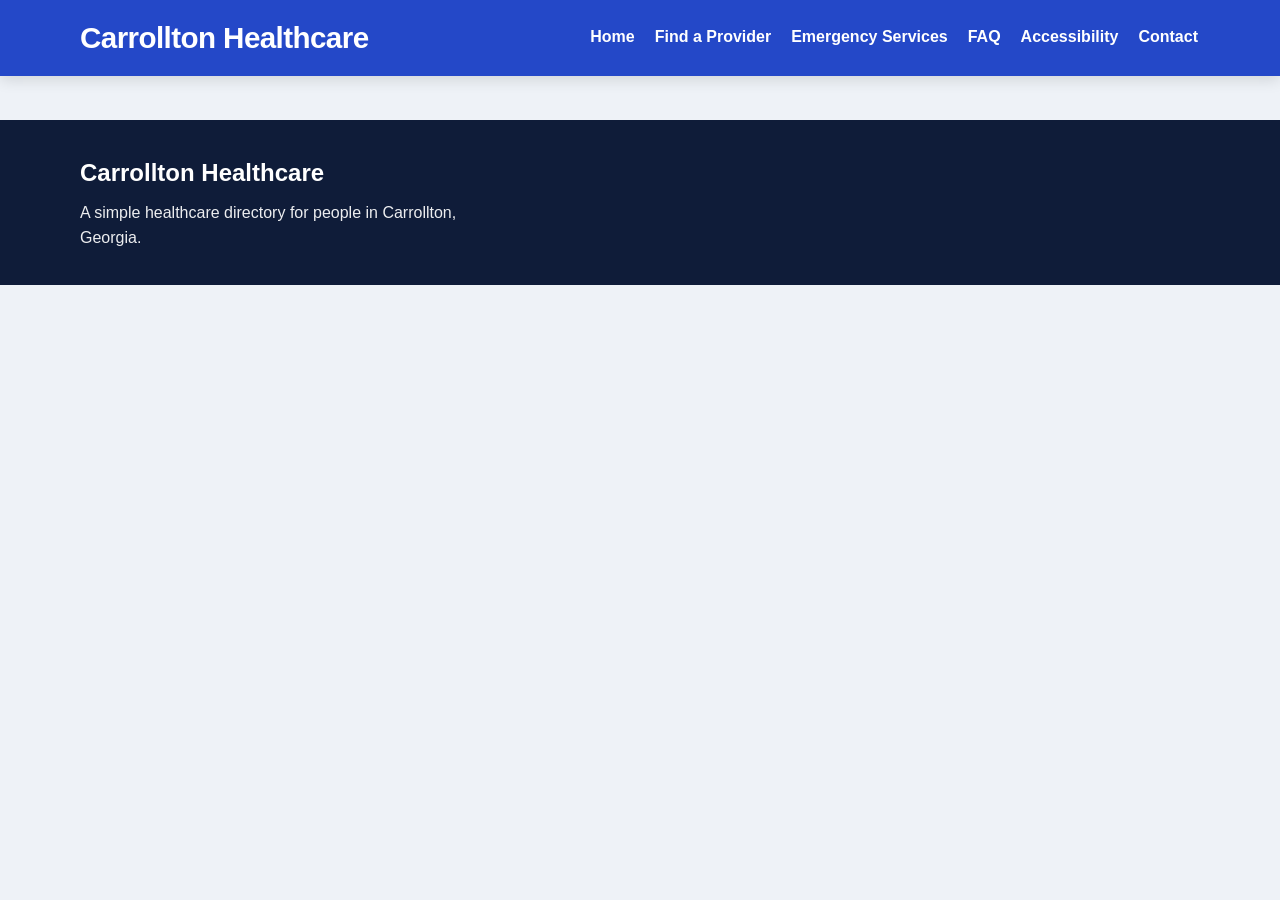
==== healthcare-site/pages/emergency.html @ b3c3ab82 "Contributions and Structure for P2A1 The initial project structure with navigation, homepage, contac" ====
<!DOCTYPE html>
<html lang="en">
<head>
  <meta charset="UTF-8">
  <meta name="viewport" content="width=device-width, initial-scale=1.0">
  <title>Emergency</title>
  <link rel="stylesheet" href="../css/style.css">
</head>
<body>

<header class="navbar">
  <div class="container">
    <a href="../index.html" class="logo">Carrollton Healthcare</a>
    <nav class="nav-links">
      <a href="../index.html">Home</a>
      <a href="providers.html">Find a Provider</a>
      <a href="emergency.html">Emergency Services</a>
      <a href="faq.html">FAQ</a>
      <a href="accessibility.html">Accessibility</a>
      <a href="contact.html">Contact</a>
    </nav>
  </div>
</header>

<main></main>

<footer class="footer">
  <div class="container footer-columns">
    <div>
      <h3>Carrollton Healthcare</h3>
      <p>A simple healthcare directory for people in Carrollton, Georgia.</p>
    </div>
  </div>
</footer>

</body>
</html>
---- healthcare-site/css/style.css ----
* {
  margin: 0;
  padding: 0;
  box-sizing: border-box;
}

:root {
  --bg: #eef2f7;
  --surface: #ffffff;
  --surface-soft: #f8fafc;
  --text: #142133;
  --muted: #4b5b70;
  --primary: #2448c8;
  --primary-dark: #1b379a;
  --accent: #e3342f;
  --accent-dark: #bf2622;
  --border: #d9e1ec;
  --shadow: 0 10px 28px rgba(17, 24, 39, 0.08);
  --footer: #0f1c39;
  --link: #153eaf;
  --link-hover: #0d2f86;
  --warning: #fff2c7;
}

body.dark-mode {
  --bg: #151a23;
  --surface: #1f2733;
  --surface-soft: #263141;
  --text: #f2f6fb;
  --muted: #cfdae7;
  --primary: #3d68ff;
  --primary-dark: #2d53d5;
  --accent: #ff5c57;
  --accent-dark: #e24843;
  --border: #384558;
  --shadow: 0 10px 28px rgba(0, 0, 0, 0.35);
  --footer: #0b111b;
  --link: #9bb7ff;
  --link-hover: #c8d7ff;
  --warning: #4a3e18;
}

body.warm-mode {
  --bg: #f8f3ea;
  --surface: #fffaf2;
  --surface-soft: #fff4e5;
  --text: #352519;
  --muted: #6b4d35;
  --primary: #b46a20;
  --primary-dark: #945618;
  --accent: #cc4b2c;
  --accent-dark: #a93d24;
  --border: #e7d2b8;
  --shadow: 0 10px 28px rgba(90, 58, 25, 0.12);
  --footer: #4a2f1b;
  --link: #8c3c0f;
  --link-hover: #6c2d09;
  --warning: #fff1cc;
}

body.high-contrast {
  --bg: #ffffff;
  --surface: #ffffff;
  --surface-soft: #ffffff;
  --text: #000000;
  --muted: #111111;
  --primary: #000000;
  --primary-dark: #000000;
  --accent: #000000;
  --accent-dark: #000000;
  --border: #000000;
  --shadow: none;
  --footer: #000000;
  --link: #0000ee;
  --link-hover: #551a8b;
  --warning: #ffffff;
}

html {
  scroll-behavior: smooth;
}

body {
  font-family: Arial, Helvetica, sans-serif;
  background: var(--bg);
  color: var(--text);
  line-height: 1.55;
  font-size: 16px;
  transition: background 0.25s ease, color 0.25s ease;
}

body.font-large {
  font-size: 18px;
}

body.font-xl {
  font-size: 20px;
}

img {
  max-width: 100%;
  display: block;
}

a {
  color: var(--link);
  text-decoration-thickness: 2px;
  text-underline-offset: 2px;
}

a:hover {
  color: var(--link-hover);
}

.container {
  width: min(1120px, 92%);
  margin: 0 auto;
}

.skip-link {
  position: absolute;
  left: -9999px;
  top: 10px;
  z-index: 9999;
  background: #ffffff;
  color: #000000;
  padding: 12px 16px;
  border-radius: 8px;
  border: 2px solid #000000;
}

.skip-link:focus {
  left: 12px;
}

.navbar {
  background: var(--primary);
  position: sticky;
  top: 0;
  z-index: 1000;
  box-shadow: 0 4px 14px rgba(0, 0, 0, 0.12);
}

.navbar .container {
  display: flex;
  justify-content: space-between;
  align-items: center;
  gap: 24px;
  min-height: 76px;
}

.logo {
  color: #ffffff;
  font-weight: 700;
  font-size: 1.85rem;
  text-decoration: none;
  letter-spacing: -0.02em;
}

.nav-links {
  display: flex;
  flex-wrap: wrap;
  gap: 16px;
}

.nav-links a {
  color: #ffffff;
  text-decoration: none;
  font-weight: 600;
  padding: 8px 2px;
  border-bottom: 2px solid transparent;
  transition: border-color 0.2s ease, opacity 0.2s ease;
}

.nav-links a:hover,
.nav-links a.active {
  border-bottom-color: #ffffff;
  opacity: 1;
}

.hero,
.page-hero {
  background: linear-gradient(135deg, var(--primary), var(--primary-dark));
  color: #ffffff;
}

.hero {
  padding: 72px 0;
}

.page-hero {
  padding: 58px 0;
}

.hero-content {
  display: grid;
  grid-template-columns: 1.35fr 0.9fr;
  gap: 44px;
  align-items: center;
}

.eyebrow {
  text-transform: uppercase;
  letter-spacing: 0.05em;
  font-size: 1rem;
  margin-bottom: 12px;
  opacity: 0.95;
}

.local-eyebrow {
  color: var(--primary);
  opacity: 1;
}

.hero-text h1,
.page-hero h1 {
  font-size: 3.3rem;
  line-height: 1.08;
  margin-bottom: 16px;
  letter-spacing: -0.03em;
}

.hero-text p,
.page-hero p {
  max-width: 700px;
  font-size: 1.2rem;
}

.hero-buttons,
.provider-buttons,
.action-row,
.callout-links {
  display: flex;
  flex-wrap: wrap;
  gap: 14px;
}

.hero-buttons {
  margin-top: 24px;
}

.btn,
.btn-primary,
.btn-secondary,
.submit-btn,
.simple-btn {
  display: inline-block;
  padding: 13px 20px;
  border-radius: 10px;
  font-weight: 700;
  text-decoration: none;
  border: 2px solid transparent;
  cursor: pointer;
  transition: transform 0.15s ease, background 0.2s ease, color 0.2s ease, border-color 0.2s ease;
}

.btn:hover,
.btn-primary:hover,
.btn-secondary:hover,
.submit-btn:hover,
.simple-btn:hover {
  transform: translateY(-1px);
}

.btn-primary,
.submit-btn,
.simple-btn.fill {
  background: var(--accent);
  color: #ffffff;
  border-color: var(--accent);
}

.btn-primary:hover,
.submit-btn:hover,
.simple-btn.fill:hover {
  background: var(--accent-dark);
  border-color: var(--accent-dark);
  color: #ffffff;
}

.btn-secondary,
.simple-btn {
  background: #ffffff;
  color: var(--primary);
  border-color: #ffffff;
}

.btn-secondary:hover,
.simple-btn:hover {
  color: var(--primary-dark);
}

.hero-card,
.card,
.provider-card,
.info-panel,
.contact-card,
.faq-item,
.feature-card,
.notice-box,
.success-box,
.commitment-box,
.room-card,
.home-image-card,
.callout-box {
  background: var(--surface);
  border: 1px solid var(--border);
  border-radius: 18px;
  box-shadow: var(--shadow);
}

.hero-card {
  padding: 24px;
}

.hero-card h2 {
  color: var(--text);
  margin-bottom: 14px;
  font-size: 1.8rem;
}

.hero-card label,
.contact-form label,
.search-form label {
  display: block;
  font-weight: 700;
  margin-bottom: 6px;
  color: var(--text);
}

.hero-card input,
.hero-card select,
.search-form input,
.search-form select,
.contact-form input,
.contact-form textarea {
  width: 100%;
  padding: 14px 14px;
  border: 1px solid var(--border);
  border-radius: 10px;
  margin-bottom: 14px;
  background: var(--surface-soft);
  color: var(--text);
  font: inherit;
}

.contact-form textarea {
  min-height: 140px;
  resize: vertical;
}

.features,
.section {
  padding: 54px 0;
}

.section-title {
  font-size: 2.3rem;
  margin-bottom: 22px;
  letter-spacing: -0.02em;
}

.cards-3,
.cards-4,
.feature-grid,
.info-grid,
.rooms-grid,
.provider-list {
  display: grid;
  gap: 20px;
}

.cards-3 {
  grid-template-columns: repeat(3, 1fr);
}

.cards-4,
.feature-grid {
  grid-template-columns: repeat(4, 1fr);
}

.provider-list {
  grid-template-columns: 1fr;
}

.feature-card,
.info-panel,
.notice-box,
.commitment-box {
  padding: 22px;
}

.feature-card h3,
.info-panel h3,
.notice-box h2,
.commitment-box h2 {
  margin-bottom: 10px;
  font-size: 1.6rem;
  line-height: 1.15;
}

.feature-card p,
.info-panel p,
.commitment-box p,
.notice-box p,
.provider-details p,
.contact-card p {
  color: var(--muted);
}

.section-links a,
.footer a,
.feature-card a,
.inline-link {
  color: var(--link);
  font-weight: 700;
  text-decoration: underline;
}

.section-links a:hover,
.footer a:hover,
.feature-card a:hover,
.inline-link:hover {
  color: var(--link-hover);
}

.callout-wrap {
  margin-top: 30px;
  display: grid;
  gap: 20px;
}

.callout-box {
  padding: 22px;
}

.callout-box h3 {
  font-size: 1.7rem;
  margin-bottom: 8px;
}

.image-section {
  display: grid;
  grid-template-columns: 0.95fr 1.05fr;
  gap: 28px;
  align-items: center;
}

.image-text p {
  color: var(--muted);
  font-size: 1.08rem;
}

.home-image-card {
  overflow: hidden;
}

.home-image-card img {
  width: 100%;
  height: 100%;
  min-height: 360px;
  object-fit: cover;
}

.search-form {
  display: grid;
  grid-template-columns: 2fr 1fr 1fr auto;
  gap: 14px;
  margin: 28px 0 22px;
}

.search-form button {
  white-space: nowrap;
}

.provider-card,
.room-card {
  display: grid;
  grid-template-columns: 90px 1fr auto;
  gap: 18px;
  padding: 18px;
  align-items: center;
}

.provider-photo,
.room-icon {
  width: 64px;
  height: 64px;
  border-radius: 16px;
  background: linear-gradient(135deg, #dce7ff, #bfd2ff);
  color: var(--primary);
  display: flex;
  align-items: center;
  justify-content: center;
  font-weight: 800;
  font-size: 1.4rem;
  border: 1px solid #c8d6f2;
}

.provider-details h2,
.room-card h3 {
  font-size: 2rem;
  line-height: 1.08;
  margin-bottom: 6px;
}

.provider-details .meta,
.room-card .meta {
  color: var(--muted);
  margin-bottom: 4px;
}

.badge {
  display: inline-block;
  padding: 8px 12px;
  border-radius: 999px;
  font-weight: 700;
  font-size: 0.96rem;
}

.badge.accepting {
  background: #dff5e5;
  color: #16643d;
}

.badge.limited {
  background: #fff0c8;
  color: #8c6310;
}

.badge.closed {
  background: #ffdcdc;
  color: #992929;
}

.notice-box {
  background: var(--warning);
}

.info-grid {
  grid-template-columns: repeat(3, 1fr);
  margin-top: 18px;
}

.rooms-grid {
  grid-template-columns: 1fr;
  margin-top: 20px;
}

.faq-list {
  display: grid;
  gap: 14px;
  margin-top: 24px;
}

.faq-item {
  overflow: hidden;
}

.faq-item summary {
  list-style: none;
  cursor: pointer;
  padding: 18px 20px;
  font-weight: 700;
  font-size: 1.15rem;
  color: var(--text);
}

.faq-item summary::-webkit-details-marker {
  display: none;
}

.faq-item summary::before {
  content: "+";
  display: inline-block;
  margin-right: 12px;
  font-size: 1.2rem;
  font-weight: 700;
}

.faq-item[open] summary::before {
  content: "–";
}

.faq-answer {
  padding: 0 20px 18px;
  color: var(--muted);
}

.commitment-box {
  margin-top: 22px;
}

.contact-grid {
  display: grid;
  grid-template-columns: 0.9fr 1.1fr;
  gap: 20px;
  align-items: start;
  margin-top: 28px;
}

.contact-card {
  padding: 20px;
}

.contact-card h2 {
  font-size: 2rem;
  margin-bottom: 10px;
}

.contact-card strong {
  color: var(--text);
}

.success-box {
  padding: 42px;
  text-align: center;
  margin: 50px auto;
  max-width: 760px;
}

.success-box h1 {
  font-size: 2.8rem;
  margin-bottom: 14px;
}

.footer {
  background: var(--footer);
  color: #ffffff;
  padding: 34px 0;
  margin-top: 44px;
}

.footer-columns {
  display: grid;
  grid-template-columns: 1.2fr 0.8fr 0.9fr;
  gap: 26px;
}

.footer h3 {
  font-size: 1.5rem;
  margin-bottom: 10px;
}

.footer p,
.footer li {
  color: rgba(255, 255, 255, 0.92);
}

.footer ul {
  list-style: none;
}

.footer li + li,
.footer p + p {
  margin-top: 8px;
}

.footer a {
  color: #ffffff;
}

.footer a:hover {
  color: #d9e5ff;
}

.accessibility-toggle {
  position: fixed;
  right: 18px;
  bottom: 18px;
  z-index: 1100;
  width: 58px;
  height: 58px;
  border-radius: 50%;
  border: none;
  background: var(--primary);
  color: #ffffff;
  font-size: 1.5rem;
  cursor: pointer;
  box-shadow: 0 12px 24px rgba(0, 0, 0, 0.22);
}

.accessibility-panel {
  position: fixed;
  right: 18px;
  bottom: 86px;
  width: min(340px, calc(100vw - 36px));
  background: var(--surface);
  color: var(--text);
  border: 1px solid var(--border);
  border-radius: 18px;
  box-shadow: var(--shadow);
  padding: 18px;
  z-index: 1100;
  display: none;
}

.accessibility-panel.open {
  display: block;
}

.accessibility-panel h2 {
  font-size: 1.4rem;
  margin-bottom: 14px;
}

.accessibility-section + .accessibility-section {
  margin-top: 16px;
}

.accessibility-section h3 {
  font-size: 1rem;
  margin-bottom: 10px;
}

.option-row {
  display: flex;
  flex-wrap: wrap;
  gap: 10px;
}

.option-btn {
  border: 1px solid var(--border);
  background: var(--surface-soft);
  color: var(--text);
  padding: 10px 12px;
  border-radius: 10px;
  cursor: pointer;
  font-weight: 700;
}

.option-btn.active {
  outline: 2px solid var(--primary);
}

.reset-btn {
  width: 100%;
  margin-top: 18px;
  background: var(--surface-soft);
  color: var(--text);
  border: 1px solid var(--border);
}

.visually-hidden {
  position: absolute;
  left: -9999px;
}

@media (max-width: 1000px) {
  .hero-content,
  .cards-4,
  .feature-grid,
  .footer-columns,
  .contact-grid,
  .cards-3,
  .info-grid,
  .image-section {
    grid-template-columns: 1fr;
  }

  .search-form {
    grid-template-columns: 1fr;
  }

  .provider-card,
  .room-card {
    grid-template-columns: 70px 1fr;
  }

  .provider-card .badge,
  .room-card .action-row {
    grid-column: 2;
  }

  .home-image-card img {
    min-height: 280px;
  }
}

@media (max-width: 720px) {
  .navbar .container {
    flex-direction: column;
    align-items: flex-start;
    padding: 14px 0;
  }

  .nav-links {
    gap: 10px 14px;
  }

  .hero-text h1,
  .page-hero h1 {
    font-size: 2.3rem;
  }

  .section-title {
    font-size: 2rem;
  }
}
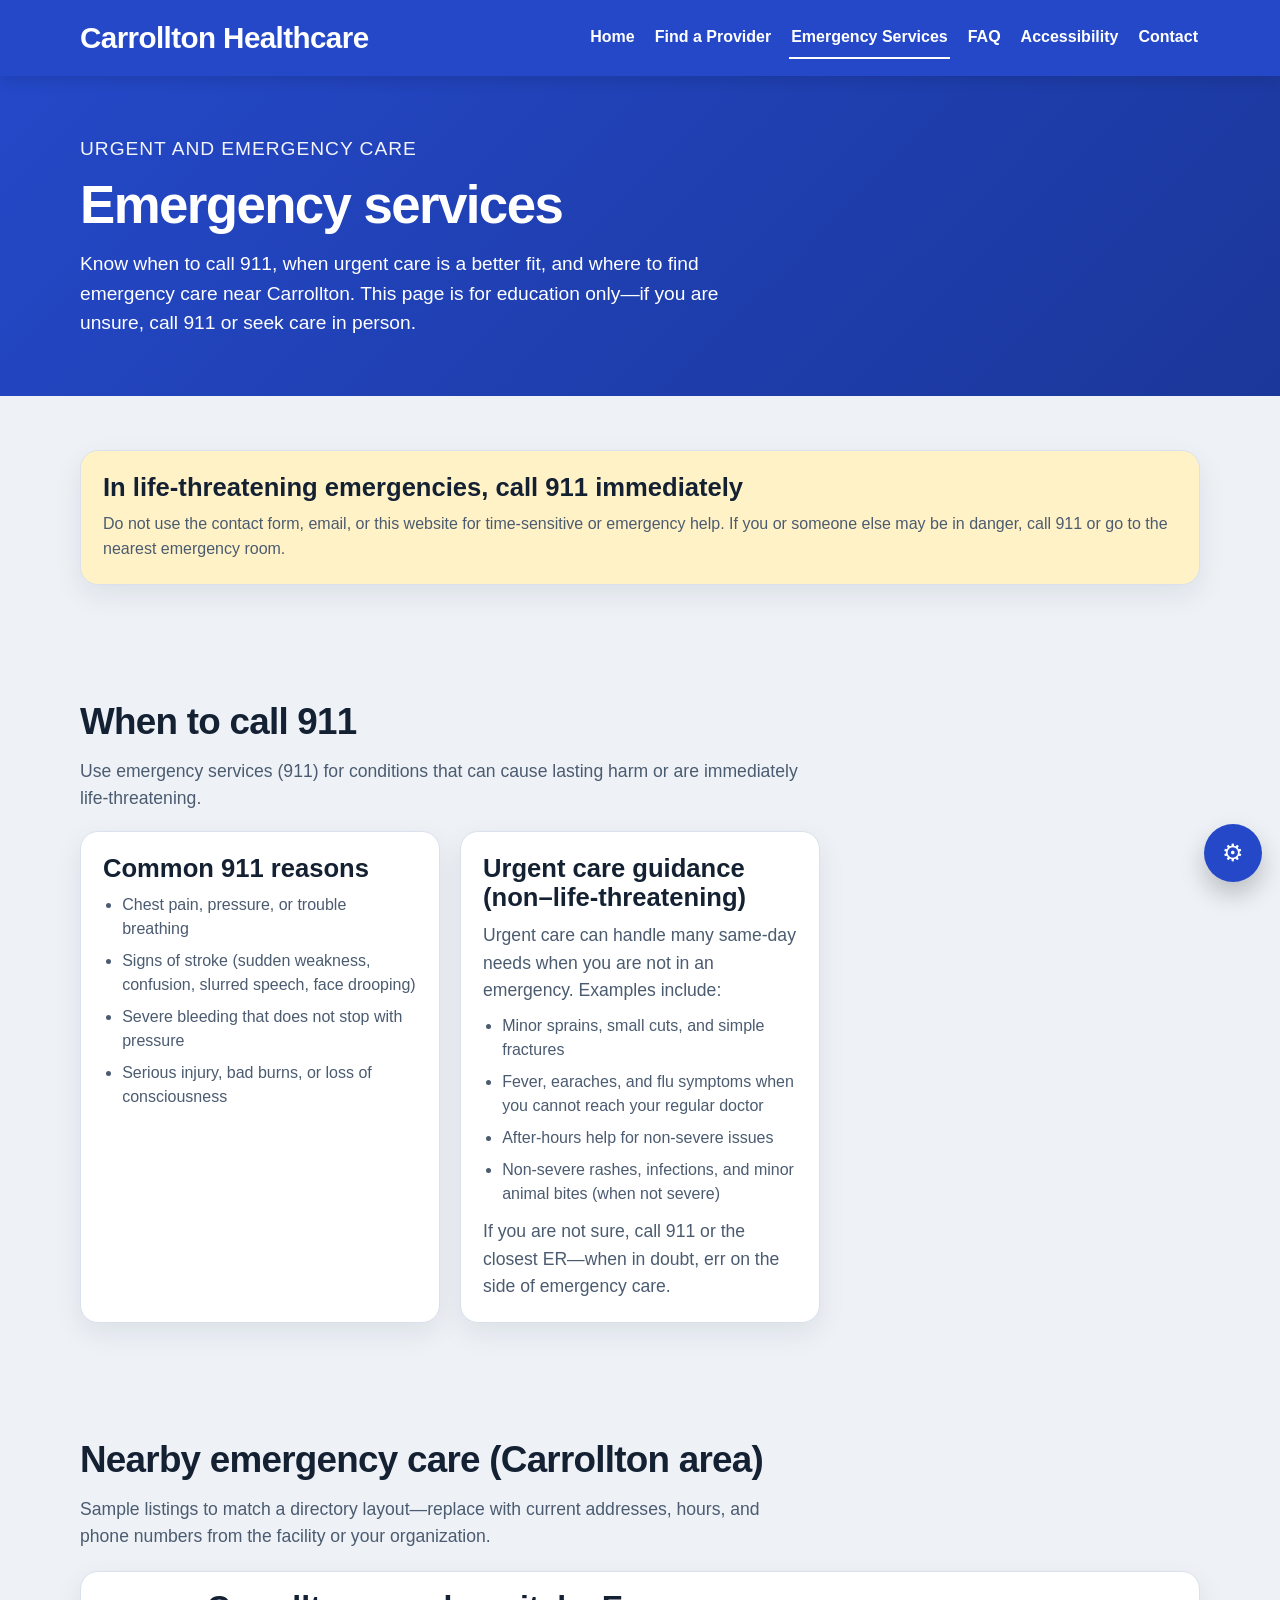
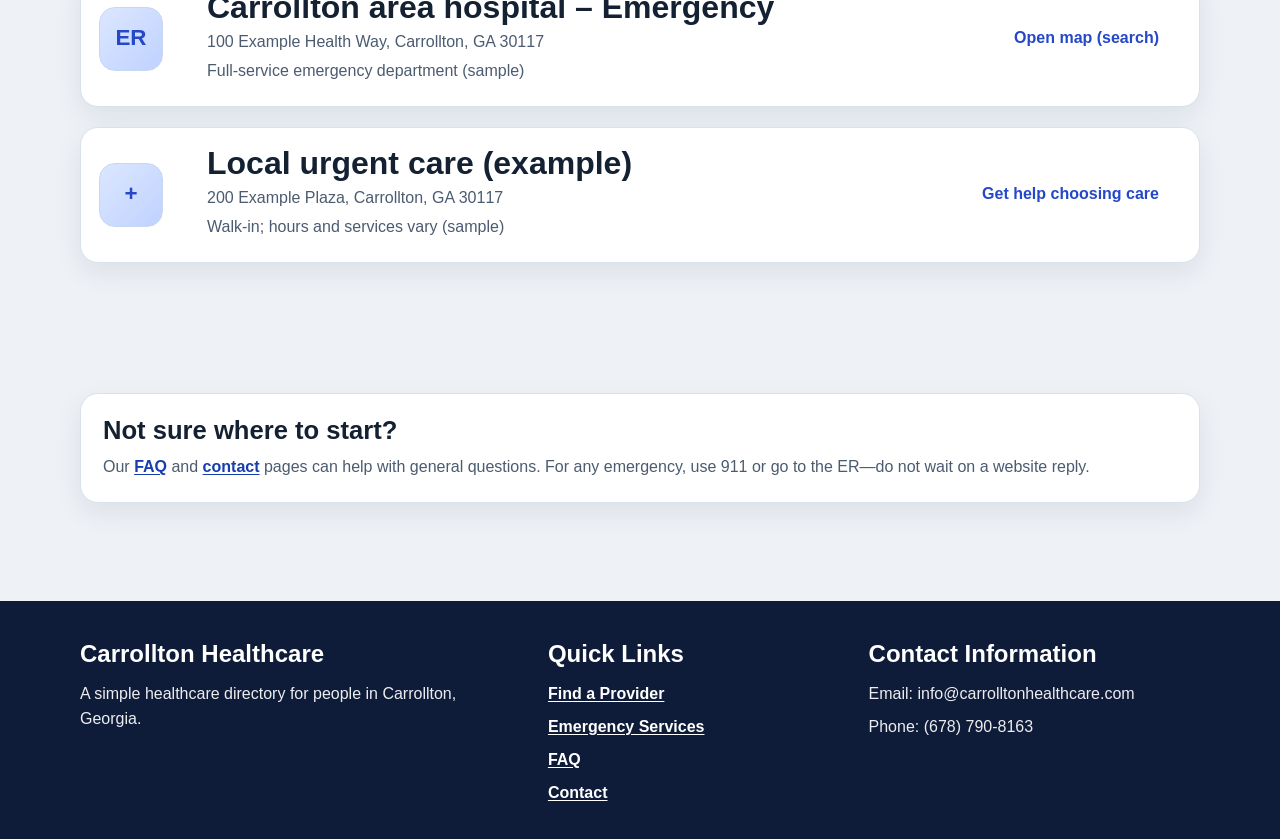
==== commit 9256acd5: "Add provider & emergency pages, search filter, styles" ====
--- a/healthcare-site/pages/emergency.html
+++ b/healthcare-site/pages/emergency.html
@@ -3,35 +3,161 @@
 <head>
   <meta charset="UTF-8">
   <meta name="viewport" content="width=device-width, initial-scale=1.0">
-  <title>Emergency</title>
+  <title>Emergency Services | Carrollton Healthcare</title>
   <link rel="stylesheet" href="../css/style.css">
 </head>
 <body>
+  <a class="skip-link" href="#main-content">Skip to main content</a>
 
-<header class="navbar">
-  <div class="container">
-    <a href="../index.html" class="logo">Carrollton Healthcare</a>
-    <nav class="nav-links">
-      <a href="../index.html">Home</a>
-      <a href="providers.html">Find a Provider</a>
-      <a href="emergency.html">Emergency Services</a>
-      <a href="faq.html">FAQ</a>
-      <a href="accessibility.html">Accessibility</a>
-      <a href="contact.html">Contact</a>
-    </nav>
+  <header class="navbar">
+    <div class="container">
+      <a href="../index.html" class="logo">Carrollton Healthcare</a>
+      <nav class="nav-links" aria-label="Main navigation">
+        <a href="../index.html">Home</a>
+        <a href="providers.html">Find a Provider</a>
+        <a href="emergency.html" class="active" aria-current="page">Emergency Services</a>
+        <a href="faq.html">FAQ</a>
+        <a href="accessibility.html">Accessibility</a>
+        <a href="contact.html">Contact</a>
+      </nav>
+    </div>
+  </header>
+
+  <main id="main-content">
+    <section class="page-hero" aria-labelledby="emergency-page-title">
+      <div class="container">
+        <p class="eyebrow">Urgent and emergency care</p>
+        <h1 id="emergency-page-title">Emergency services</h1>
+        <p>Know when to call 911, when urgent care is a better fit, and where to find emergency care near Carrollton. This page is for education only—if you are unsure, call 911 or seek care in person.</p>
+      </div>
+    </section>
+
+    <section class="section" aria-labelledby="emergency-911">
+      <div class="container">
+        <div class="notice-box" role="status">
+          <h2 class="subsection-title" id="emergency-911">In life-threatening emergencies, call 911 immediately</h2>
+          <p>Do not use the contact form, email, or this website for time-sensitive or emergency help. If you or someone else may be in danger, call 911 or go to the nearest emergency room.</p>
+        </div>
+      </div>
+    </section>
+
+    <section class="section" aria-labelledby="when-911">
+      <div class="container">
+        <h2 class="section-heading" id="when-911">When to call 911</h2>
+        <p class="page-intro">Use emergency services (911) for conditions that can cause lasting harm or are immediately life-threatening.</p>
+        <div class="info-grid">
+          <div class="info-panel">
+            <h3 class="subsection-title">Common 911 reasons</h3>
+            <ul>
+              <li>Chest pain, pressure, or trouble breathing</li>
+              <li>Signs of stroke (sudden weakness, confusion, slurred speech, face drooping)</li>
+              <li>Severe bleeding that does not stop with pressure</li>
+              <li>Serious injury, bad burns, or loss of consciousness</li>
+            </ul>
+          </div>
+          <div class="info-panel">
+            <h3 class="subsection-title">Urgent care guidance (non–life-threatening)</h3>
+            <p class="page-intro flush-top">Urgent care can handle many same-day needs when you are not in an emergency. Examples include:</p>
+            <ul>
+              <li>Minor sprains, small cuts, and simple fractures</li>
+              <li>Fever, earaches, and flu symptoms when you cannot reach your regular doctor</li>
+              <li>After-hours help for non-severe issues</li>
+              <li>Non-severe rashes, infections, and minor animal bites (when not severe)</li>
+            </ul>
+            <p class="page-intro follow-list">If you are not sure, call 911 or the closest ER—when in doubt, err on the side of emergency care.</p>
+          </div>
+        </div>
+      </div>
+    </section>
+
+    <section class="section" aria-labelledby="nearby-er">
+      <div class="container">
+        <h2 class="section-heading" id="nearby-er">Nearby emergency care (Carrollton area)</h2>
+        <p class="page-intro">Sample listings to match a directory layout—replace with current addresses, hours, and phone numbers from the facility or your organization.</p>
+        <div class="rooms-grid">
+          <article class="room-card">
+            <div class="room-icon" aria-hidden="true">ER</div>
+            <div>
+              <h3>Carrollton area hospital – Emergency</h3>
+              <p class="meta">100 Example Health Way, Carrollton, GA 30117</p>
+              <p class="meta">Full-service emergency department (sample)</p>
+            </div>
+            <div class="action-row">
+              <a class="simple-btn" href="https://www.google.com/maps/search/emergency+room+Carrollton+GA" rel="noopener noreferrer">Open map (search)</a>
+            </div>
+          </article>
+          <article class="room-card">
+            <div class="room-icon" aria-hidden="true">+</div>
+            <div>
+              <h3>Local urgent care (example)</h3>
+              <p class="meta">200 Example Plaza, Carrollton, GA 30117</p>
+              <p class="meta">Walk-in; hours and services vary (sample)</p>
+            </div>
+            <div class="action-row">
+              <a class="simple-btn" href="contact.html">Get help choosing care</a>
+            </div>
+          </article>
+        </div>
+      </div>
+    </section>
+
+    <section class="section">
+      <div class="container">
+        <div class="commitment-box">
+          <h2 class="subsection-title">Not sure where to start?</h2>
+          <p>Our <a class="inline-link" href="faq.html">FAQ</a> and <a class="inline-link" href="contact.html">contact</a> pages can help with general questions. For any emergency, use 911 or go to the ER—do not wait on a website reply.</p>
+        </div>
+      </div>
+    </section>
+  </main>
+
+  <footer class="footer">
+    <div class="container footer-columns">
+      <div>
+        <h3>Carrollton Healthcare</h3>
+        <p>A simple healthcare directory for people in Carrollton, Georgia.</p>
+      </div>
+      <div>
+        <h3>Quick Links</h3>
+        <ul>
+          <li><a href="providers.html">Find a Provider</a></li>
+          <li><a href="emergency.html">Emergency Services</a></li>
+          <li><a href="faq.html">FAQ</a></li>
+          <li><a href="contact.html">Contact</a></li>
+        </ul>
+      </div>
+      <div>
+        <h3>Contact Information</h3>
+        <p>Email: info@carrolltonhealthcare.com</p>
+        <p>Phone: (678) 790-8163</p>
+      </div>
+    </div>
+  </footer>
+
+  <button type="button" id="accessibilityToggle" class="accessibility-toggle" aria-label="Open accessibility settings" aria-expanded="false">⚙</button>
+
+  <div id="accessibilityPanel" class="accessibility-panel" aria-label="Accessibility settings">
+    <h2>Accessibility Settings</h2>
+    <div class="accessibility-section">
+      <h3>Color Scheme</h3>
+      <div class="option-row">
+        <button type="button" class="option-btn" data-theme="default">Standard</button>
+        <button type="button" class="option-btn" data-theme="high-contrast">High Contrast</button>
+        <button type="button" class="option-btn" data-theme="dark-mode">Dark Mode</button>
+        <button type="button" class="option-btn" data-theme="warm-mode">Warm Tones</button>
+      </div>
+    </div>
+    <div class="accessibility-section">
+      <h3>Font Size</h3>
+      <div class="option-row">
+        <button type="button" class="option-btn" data-font="normal">Normal</button>
+        <button type="button" class="option-btn" data-font="large">Large</button>
+        <button type="button" class="option-btn" data-font="xl">Extra Large</button>
+      </div>
+    </div>
+    <button type="button" id="resetAccessibility" class="option-btn reset-btn">Reset to Defaults</button>
   </div>
-</header>
 
-<main></main>
-
-<footer class="footer">
-  <div class="container footer-columns">
-    <div>
-      <h3>Carrollton Healthcare</h3>
-      <p>A simple healthcare directory for people in Carrollton, Georgia.</p>
-    </div>
-  </div>
-</footer>
-
+  <script src="../javascript/script.js"></script>
 </body>
-</html>+</html>
--- a/healthcare-site/css/style.css
+++ b/healthcare-site/css/style.css
@@ -251,7 +251,8 @@
   text-decoration: none;
   border: 2px solid transparent;
   cursor: pointer;
-  transition: transform 0.15s ease, background 0.2s ease, color 0.2s ease, border-color 0.2s ease;
+  transition: transform 0.15s ease, background 0.2s ease, color 0.2s ease,
+    border-color 0.2s ease;
 }
 
 .btn:hover,
@@ -383,6 +384,66 @@
   grid-template-columns: 1fr;
 }
 
+.page-intro {
+  max-width: 720px;
+  color: var(--muted);
+  font-size: 1.1rem;
+  margin-bottom: 8px;
+}
+
+.page-intro.flush-top {
+  margin-top: 0;
+}
+
+.page-intro.tight-below {
+  margin-bottom: 0;
+}
+
+.page-intro.follow-list {
+  margin-top: 12px;
+  margin-bottom: 0;
+}
+
+.provider-search-actions {
+  margin-top: 8px;
+  margin-bottom: 12px;
+}
+
+.provider-side {
+  display: flex;
+  flex-direction: column;
+  align-items: flex-end;
+  gap: 12px;
+  justify-content: center;
+}
+
+.provider-side .action-row {
+  justify-content: flex-end;
+}
+
+.info-panel ul {
+  margin: 10px 0 0;
+  padding-left: 1.2em;
+  color: var(--muted);
+  line-height: 1.5;
+}
+
+.info-panel li + li {
+  margin-top: 8px;
+}
+
+.section-heading {
+  font-size: 2.3rem;
+  margin-bottom: 8px;
+  letter-spacing: -0.02em;
+}
+
+.subsection-title {
+  font-size: 1.4rem;
+  margin-bottom: 6px;
+  color: var(--text);
+}
+
 .feature-card,
 .info-panel,
 .notice-box,
@@ -772,6 +833,11 @@
     grid-column: 2;
   }
 
+  .provider-side {
+    grid-column: 1 / -1;
+    align-items: flex-start;
+  }
+
   .home-image-card img {
     min-height: 280px;
   }
